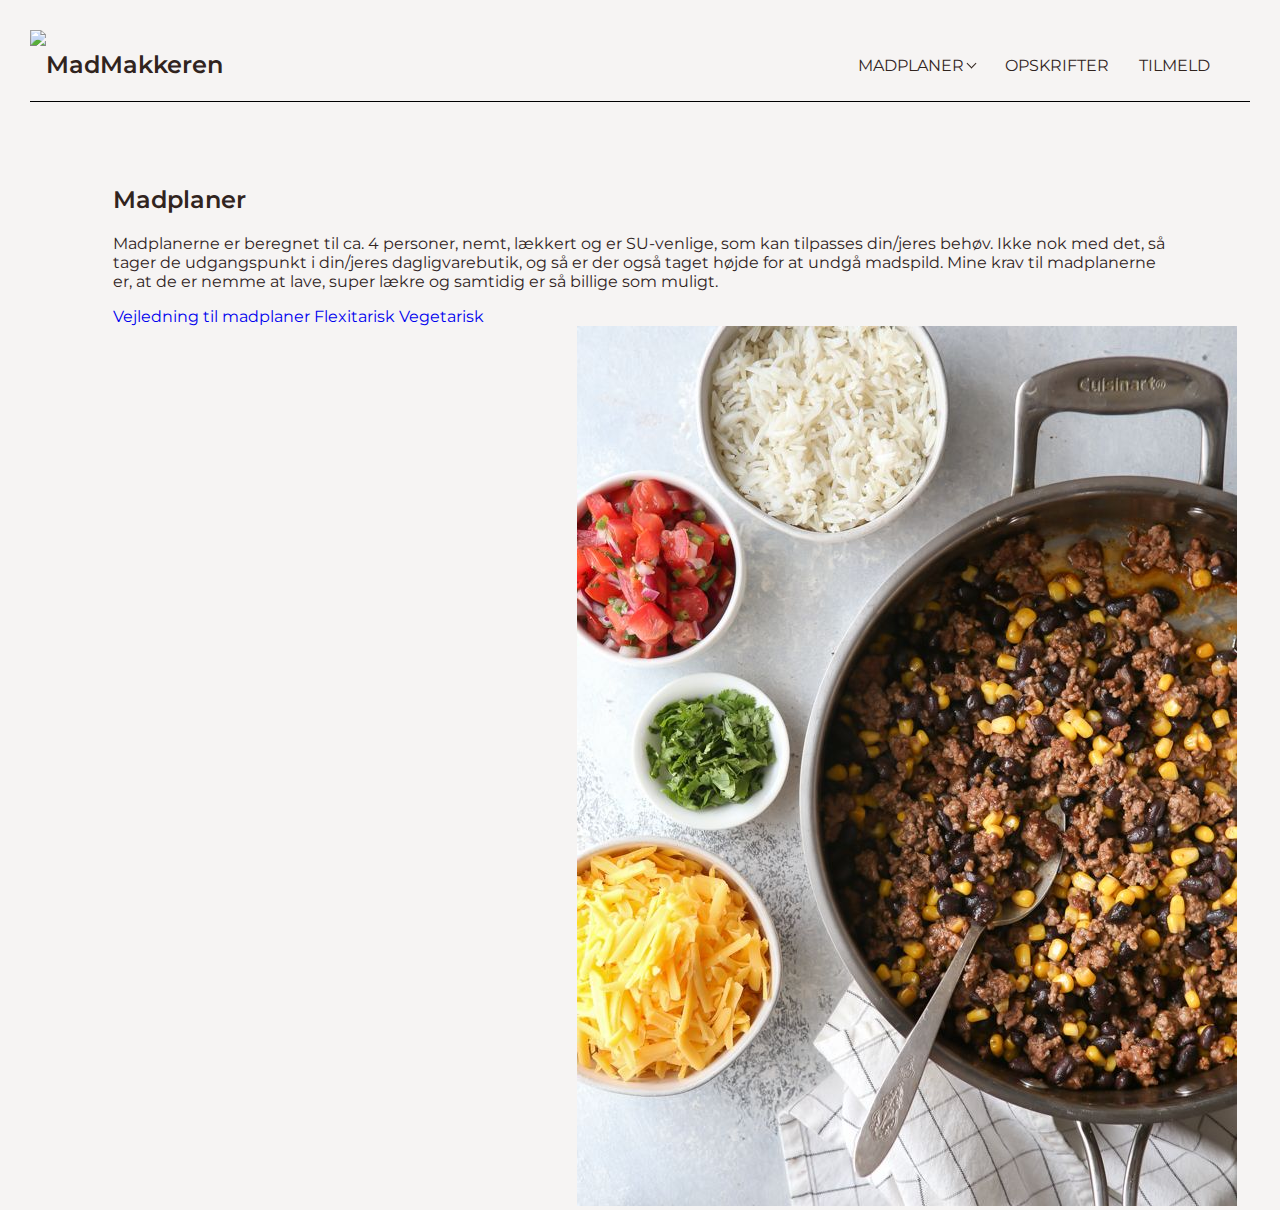
==== mealplans.html @ 1d5ab582 "opdagtering" ====
<!DOCTYPE html>
<html lang="en">
<head>
  <meta charset="UTF-8">
  <meta name="description" content="MadMakkeren tilbyder SU-venlige madplaner og opskrifter, der balancerer smag og budget. Spar penge uden at gå på kompromis med madglæden!">
  <meta http-equiv="X-UA-Compatible" content="ie=edge">
  <title> MadMakkeren </title>
  <link rel="stylesheet" href="css/css.css">
  <script src="js/js.js"></script>
  <link rel="preconnect" href="https://fonts.googleapis.com">
  <link rel="preconnect" href="https://fonts.gstatic.com" crossorigin>
  <link href="https://fonts.googleapis.com/css2?family=Montserrat:ital,wght@0,100..900;1,100..900&display=swap" rel="stylesheet">
</head>

<body>
  <header>
    <div class="knap">
      <a href="index.html">
       <img 
       id="logo"                
       src="Images/Logo1.png">
       </a>
      <a href="index.html">
        <h2> MadMakkeren </h2>
      </a> 
    </div>

    <nav class="nav-bar">
      <div class="nav-row">
        <div class="dropdown">
          <a href="mealplans.html">
            <span><p> MADPLANER <i class="arrow down"></i></p></span>
          </a>
    
        <div class="dropdown-content">
          <a href="vejledning.html">
            <p> Vejledning til madplan </p>
          </a>
          <a href="flexitarisk.html">
            <p> Flexitarisk madplan </p>
          </a>
          <a href="vegetarisk.html">
            <p> Vegetarisk madplan </p>
          </a>
      </div></div></div></div>

      <div class="nav-row">
        <a href="recipes.html">
         <p> OPSKRIFTER </p>
        </a>
      </div>

      <div class="nav-row"> 
        <a href="subscribtion.html">
          <p> TILMELD</p>
        </a>
      </div>
    </nav>
  </header>

  <main>
    <div class="overskrift">
      <h2> Madplaner </h2>
    </div>

    <section class="indhold2">
      <p>
        Madplanerne er beregnet til ca. 4 personer, nemt, lækkert og er SU-venlige, som kan tilpasses din/jeres behøv. 
        Ikke nok med det, så tager de udgangspunkt i din/jeres dagligvarebutik, og så er der også taget højde for at undgå madspild.
        Mine krav til madplanerne er, at de er nemme at lave, super lækre og samtidig er så billige som muligt.
      </p>
    </section>

    <article>
      <a href="vejledning.html"> Vejledning til madplaner</a>
      <a href="flexitarisk.html"> Flexitarisk </a>
      <a href="vegetarisk.html"> Vegetarisk </a>
    </article>

      
    
    
    <aside>
      <img id="bean" src="images/Black Bean Burritos.jpeg" alt="Ingredients for Bean Burritos">
    </aside>
  </main>

</body>
</html>
---- css/css.css ----
/**
 * file: css/css.css
 * purpose: styling
 **/

/*FONT: MONTSERRAT
<uniquifier>: Use a unique and descriptive class name
<weight>: Use a value from 100 to 900

.montserrat-<uniquifier> {
  font-family: "Montserrat", sans-serif;
  font-optical-sizing: auto;
  font-weight: <weight>;
  font-style: normal;
}
*/


/* Define variables in the :root */
 :root {
   --contrast: #31241E;
   --backgr: #F6F4F3;
   --lightgreen: #D3DDCF;
 }

 body {
   color: var(--contrast);
   background-color: var(--backgr);
   margin: 30px;
   font-family: "Montserrat", sans-serif;
 }

 main {
  margin: 83px;
 }

/* Header */
header {
  display: flex;
  justify-content: space-between;
  width: 100%;
  border-bottom: 1px solid #000000;
}

/* logo - tilbage til forside knap */
#logo { 
  width: 80px;
  height: auto;
}

.knap {
  display: flex;
  justify-content: flex-start;
}

/* Navigationsbar */
.nav-bar {
  display: flex;
  justify-content: flex-end;
  margin: 10px;
}

.nav-row {
  margin-right: 30px;
  font-size: 16px; 
  }

a { 
  text-decoration: none; 
}

/* dropdown */
.dropdown {
  position: relative;
  display: inline-block;
}

.dropdown-content {
  display: none;
  position: absolute;
  background-color: var(--lightgreen);
  min-width: 160px;
  z-index: 1;
}

.dropdown-content a {
  color: var(--contrast);
  padding: 10px;
  text-decoration: none;
  display: block;
}

.dropdown-content a:hover {
  background-color: #bfd8b5
}

.dropdown:hover .dropdown-content {
  display: block;
}

/* arrow */
.arrow {
  border: solid var(--contrast);
  border-width: 0 1.5px 1.5px 0;
  display: inline-block;
  padding: 3px;
  margin-bottom: 4px;
}

.down {
  transform: rotate(45deg);
  -webkit-transform: rotate(45deg);
}

/* Teskt */
p {
  font-family: "Montserrat", sans-serif;
  color: #31241E;
}

h2 {
  font-family: "Montserrat", sans-serif;
  font-weight: 600;
  color: #31241E;
}


/* Index html */
#forside {
  max-width: 1200px;
  height: auto;
}

.indhold1 


/* Mealplans html */
.indhold2

article {
  display: flex;
  flex-direction: column;
}

aside {
  width: 56%;
  padding-left: 83px;
  margin-left: 83px;
  float: right;
}

/*vejledning html*/



/* Subscribe html */
input[type="submit"] {
  font-family: "Montserrat", sans-serif;
  background-color: var(--lightgreen);
  color: var(--contrast);
}
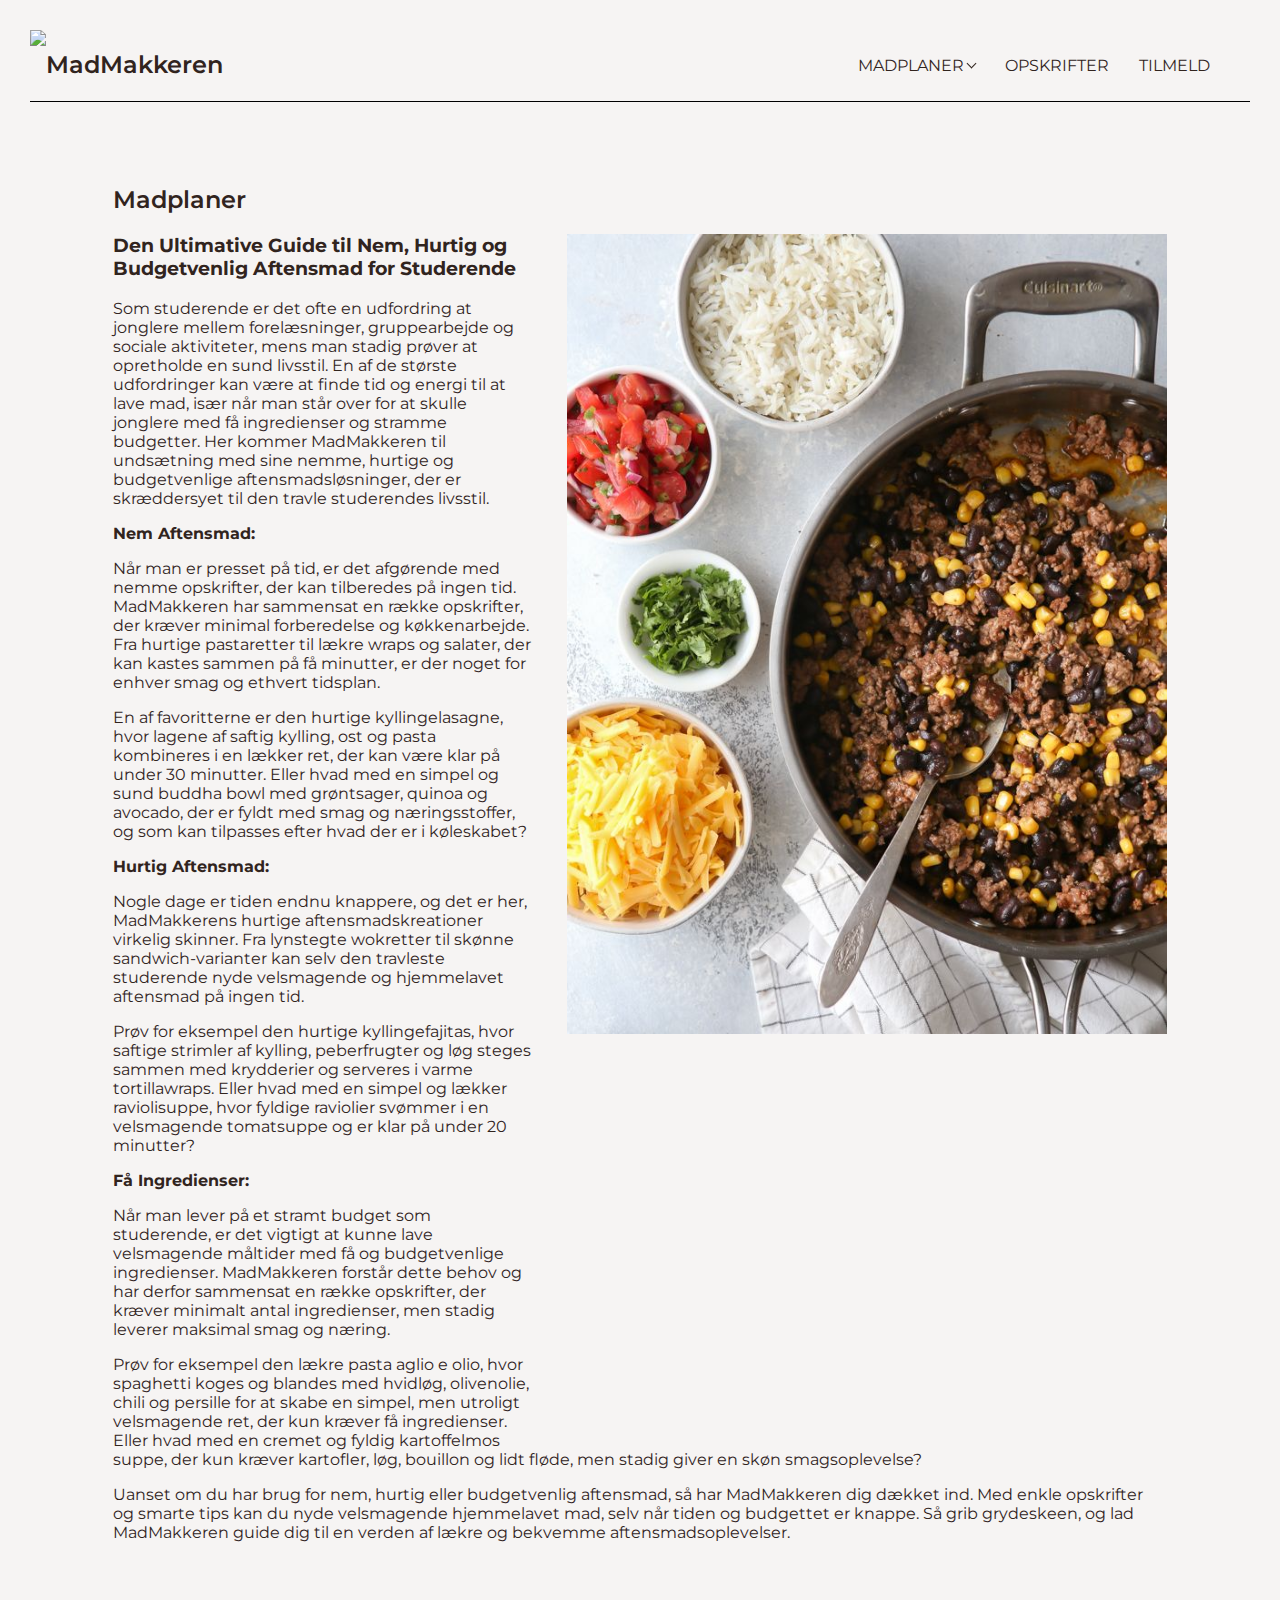
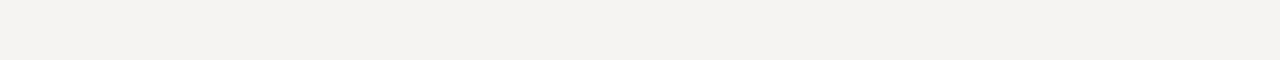
==== commit bd16e97b: "opdagtering7" ====
--- a/mealplans.html
+++ b/mealplans.html
@@ -59,30 +59,28 @@
   </header>
 
   <main>
-    <div class="overskrift">
+    <section>
       <h2> Madplaner </h2>
-    </div>
-
-    <section class="indhold2">
-      <p>
-        Madplanerne er beregnet til ca. 4 personer, nemt, lækkert og er SU-venlige, som kan tilpasses din/jeres behøv. 
-        Ikke nok med det, så tager de udgangspunkt i din/jeres dagligvarebutik, og så er der også taget højde for at undgå madspild.
-        Mine krav til madplanerne er, at de er nemme at lave, super lækre og samtidig er så billige som muligt.
-      </p>
     </section>
 
-    <article>
-      <a href="vejledning.html"> Vejledning til madplaner</a>
-      <a href="flexitarisk.html"> Flexitarisk </a>
-      <a href="vegetarisk.html"> Vegetarisk </a>
+    <article class="indhold2">
+      <aside>
+        <img id="bean" src="images/Black Bean Burritos.jpeg" alt="Ingredients for Bean Burritos">
+      </aside>
+      <h3> Den Ultimative Guide til Nem, Hurtig og Budgetvenlig Aftensmad for Studerende </h3>
+      <p> Som studerende er det ofte en udfordring at jonglere mellem forelæsninger, gruppearbejde og sociale aktiviteter, mens man stadig prøver at opretholde en sund livsstil. En af de største udfordringer kan være at finde tid og energi til at lave mad, især når man står over for at skulle jonglere med få ingredienser og stramme budgetter. Her kommer MadMakkeren til undsætning med sine nemme, hurtige og budgetvenlige aftensmadsløsninger, der er skræddersyet til den travle studerendes livsstil. </p>
+      <p><strong> Nem Aftensmad:</strong></p>
+      <p> Når man er presset på tid, er det afgørende med nemme opskrifter, der kan tilberedes på ingen tid. MadMakkeren har sammensat en række opskrifter, der kræver minimal forberedelse og køkkenarbejde. Fra hurtige pastaretter til lækre wraps og salater, der kan kastes sammen på få minutter, er der noget for enhver smag og ethvert tidsplan. </p>
+      <p> En af favoritterne er den hurtige kyllingelasagne, hvor lagene af saftig kylling, ost og pasta kombineres i en lækker ret, der kan være klar på under 30 minutter. Eller hvad med en simpel og sund buddha bowl med grøntsager, quinoa og avocado, der er fyldt med smag og næringsstoffer, og som kan tilpasses efter hvad der er i køleskabet? </p>
+      <p><strong> Hurtig Aftensmad: </strong></p>
+      <p> Nogle dage er tiden endnu knappere, og det er her, MadMakkerens hurtige aftensmadskreationer virkelig skinner. Fra lynstegte wokretter til skønne sandwich-varianter kan selv den travleste studerende nyde velsmagende og hjemmelavet aftensmad på ingen tid. </p>
+      <p> Prøv for eksempel den hurtige kyllingefajitas, hvor saftige strimler af kylling, peberfrugter og løg steges sammen med krydderier og serveres i varme tortillawraps. Eller hvad med en simpel og lækker raviolisuppe, hvor fyldige raviolier svømmer i en velsmagende tomatsuppe og er klar på under 20 minutter? </p>
+      <p><strong> Få Ingredienser: </strong></p>
+      <p> Når man lever på et stramt budget som studerende, er det vigtigt at kunne lave velsmagende måltider med få og budgetvenlige ingredienser. MadMakkeren forstår dette behov og har derfor sammensat en række opskrifter, der kræver minimalt antal ingredienser, men stadig leverer maksimal smag og næring. </p>
+      <p> Prøv for eksempel den lækre pasta aglio e olio, hvor spaghetti koges og blandes med hvidløg, olivenolie, chili og persille for at skabe en simpel, men utroligt velsmagende ret, der kun kræver få ingredienser. Eller hvad med en cremet og fyldig kartoffelmos suppe, der kun kræver kartofler, løg, bouillon og lidt fløde, men stadig giver en skøn smagsoplevelse? </p>
+      <p>Uanset om du har brug for nem, hurtig eller budgetvenlig aftensmad, så har MadMakkeren dig dækket ind. Med enkle opskrifter og smarte tips kan du nyde velsmagende hjemmelavet mad, selv når tiden og budgettet er knappe. Så grib grydeskeen, og lad MadMakkeren guide dig til en verden af lækre og bekvemme aftensmadsoplevelser. </p>
+      <br>
     </article>
-
-      
-    
-    
-    <aside>
-      <img id="bean" src="images/Black Bean Burritos.jpeg" alt="Ingredients for Bean Burritos">
-    </aside>
   </main>
 
 </body>
--- a/css/css.css
+++ b/css/css.css
@@ -4,16 +4,15 @@
  **/
 
 /*FONT: MONTSERRAT
-<uniquifier>: Use a unique and descriptive class name
-<weight>: Use a value from 100 to 900
+  <uniquifier>: Use a unique and descriptive class name
+  <weight>: Use a value from 100 to 900
 
-.montserrat-<uniquifier> {
-  font-family: "Montserrat", sans-serif;
-  font-optical-sizing: auto;
-  font-weight: <weight>;
-  font-style: normal;
-}
-*/
+  .montserrat-<uniquifier> {
+   font-family: "Montserrat", sans-serif;
+   font-optical-sizing: auto;
+   font-weight: <weight>;
+   font-style: normal;}
+  */
 
 
 /* Define variables in the :root */
@@ -135,22 +134,35 @@
 
 
 /* Mealplans html */
+aside {
+  width: 50%;
+  float: right;
+  padding-left: 23px;
+}
+
+#bean {
+  width: 600px;
+  height: auto;
+  float: right;
+  padding-left: 35px;
+  padding-bottom: 400px;
+}
+
 .indhold2
 
-article {
+.indhold3 {
   display: flex;
   flex-direction: column;
 }
 
-aside {
-  width: 56%;
-  padding-left: 83px;
-  margin-left: 83px;
+/*vejledning html*/
+#ghetti {
+  width: 600px;
+  height: auto;
   float: right;
+  padding-left: 35px;
+  padding-bottom: 200px;
 }
-
-/*vejledning html*/
-
 
 
 /* Subscribe html */
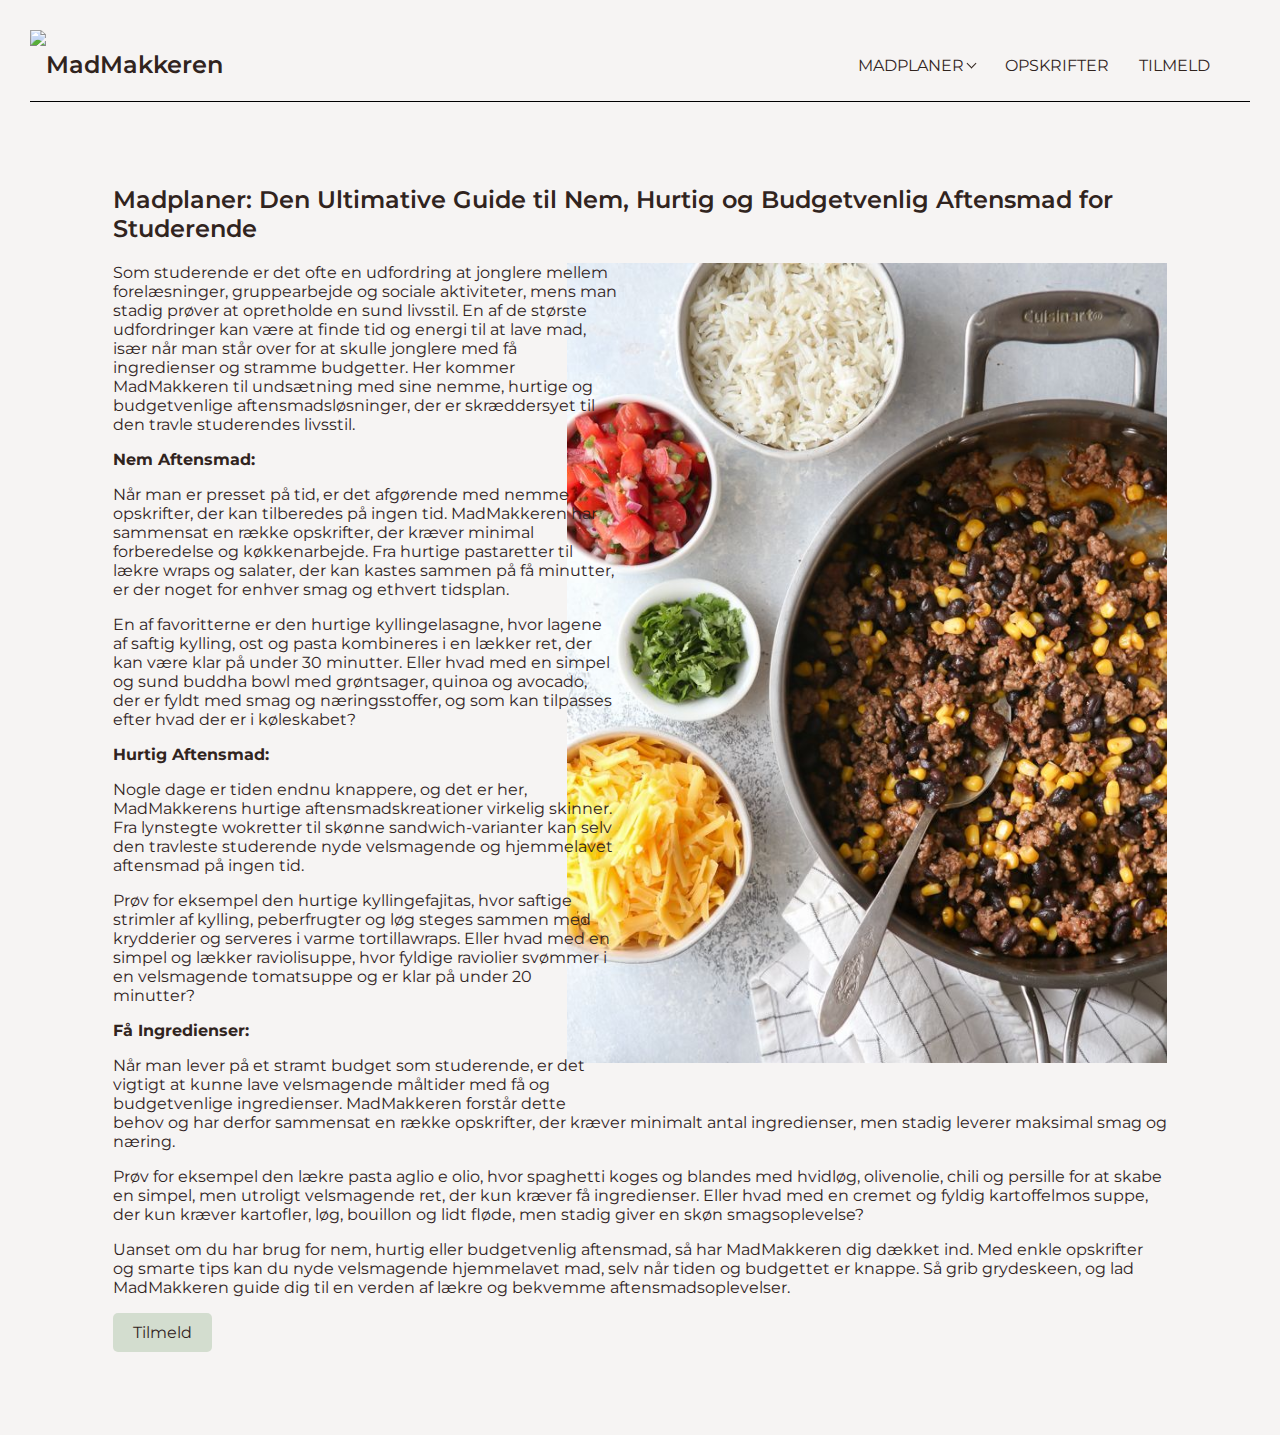
==== commit 1a7ffabc: "opdagtering8" ====
--- a/mealplans.html
+++ b/mealplans.html
@@ -60,14 +60,13 @@
 
   <main>
     <section>
-      <h2> Madplaner </h2>
+      <h2> Madplaner: Den Ultimative Guide til Nem, Hurtig og Budgetvenlig Aftensmad for Studerende </h2>
     </section>
 
-    <article class="indhold2">
+    <article>
       <aside>
         <img id="bean" src="images/Black Bean Burritos.jpeg" alt="Ingredients for Bean Burritos">
       </aside>
-      <h3> Den Ultimative Guide til Nem, Hurtig og Budgetvenlig Aftensmad for Studerende </h3>
       <p> Som studerende er det ofte en udfordring at jonglere mellem forelæsninger, gruppearbejde og sociale aktiviteter, mens man stadig prøver at opretholde en sund livsstil. En af de største udfordringer kan være at finde tid og energi til at lave mad, især når man står over for at skulle jonglere med få ingredienser og stramme budgetter. Her kommer MadMakkeren til undsætning med sine nemme, hurtige og budgetvenlige aftensmadsløsninger, der er skræddersyet til den travle studerendes livsstil. </p>
       <p><strong> Nem Aftensmad:</strong></p>
       <p> Når man er presset på tid, er det afgørende med nemme opskrifter, der kan tilberedes på ingen tid. MadMakkeren har sammensat en række opskrifter, der kræver minimal forberedelse og køkkenarbejde. Fra hurtige pastaretter til lækre wraps og salater, der kan kastes sammen på få minutter, er der noget for enhver smag og ethvert tidsplan. </p>
@@ -79,8 +78,10 @@
       <p> Når man lever på et stramt budget som studerende, er det vigtigt at kunne lave velsmagende måltider med få og budgetvenlige ingredienser. MadMakkeren forstår dette behov og har derfor sammensat en række opskrifter, der kræver minimalt antal ingredienser, men stadig leverer maksimal smag og næring. </p>
       <p> Prøv for eksempel den lækre pasta aglio e olio, hvor spaghetti koges og blandes med hvidløg, olivenolie, chili og persille for at skabe en simpel, men utroligt velsmagende ret, der kun kræver få ingredienser. Eller hvad med en cremet og fyldig kartoffelmos suppe, der kun kræver kartofler, løg, bouillon og lidt fløde, men stadig giver en skøn smagsoplevelse? </p>
       <p>Uanset om du har brug for nem, hurtig eller budgetvenlig aftensmad, så har MadMakkeren dig dækket ind. Med enkle opskrifter og smarte tips kan du nyde velsmagende hjemmelavet mad, selv når tiden og budgettet er knappe. Så grib grydeskeen, og lad MadMakkeren guide dig til en verden af lækre og bekvemme aftensmadsoplevelser. </p>
-      <br>
     </article>
+
+    <a href="subscribtion.html" class="button">Tilmeld</a>
+    
   </main>
 
 </body>
--- a/css/css.css
+++ b/css/css.css
@@ -129,9 +129,17 @@
   max-width: 1200px;
   height: auto;
 }
-
-.indhold1 
-
+.button {
+  display: inline-block;
+  padding: 10px 20px;
+  font-family: "Montserrat", sans-serif;
+  background-color: var(--lightgreen);
+  color: var(--contrast);
+  text-decoration: none;
+  border-radius: 5px;
+  border: none;
+  cursor: pointer;
+}
 
 /* Mealplans html */
 aside {
@@ -145,14 +153,7 @@
   height: auto;
   float: right;
   padding-left: 35px;
-  padding-bottom: 400px;
-}
-
-.indhold2
-
-.indhold3 {
-  display: flex;
-  flex-direction: column;
+  padding-bottom: 50px;
 }
 
 /*vejledning html*/
@@ -167,7 +168,12 @@
 
 /* Subscribe html */
 input[type="submit"] {
+  display: inline-block;
+  padding: 10px 20px;
   font-family: "Montserrat", sans-serif;
   background-color: var(--lightgreen);
   color: var(--contrast);
+  border-radius: 5px;
+  border: none;
+  cursor: pointer;
 }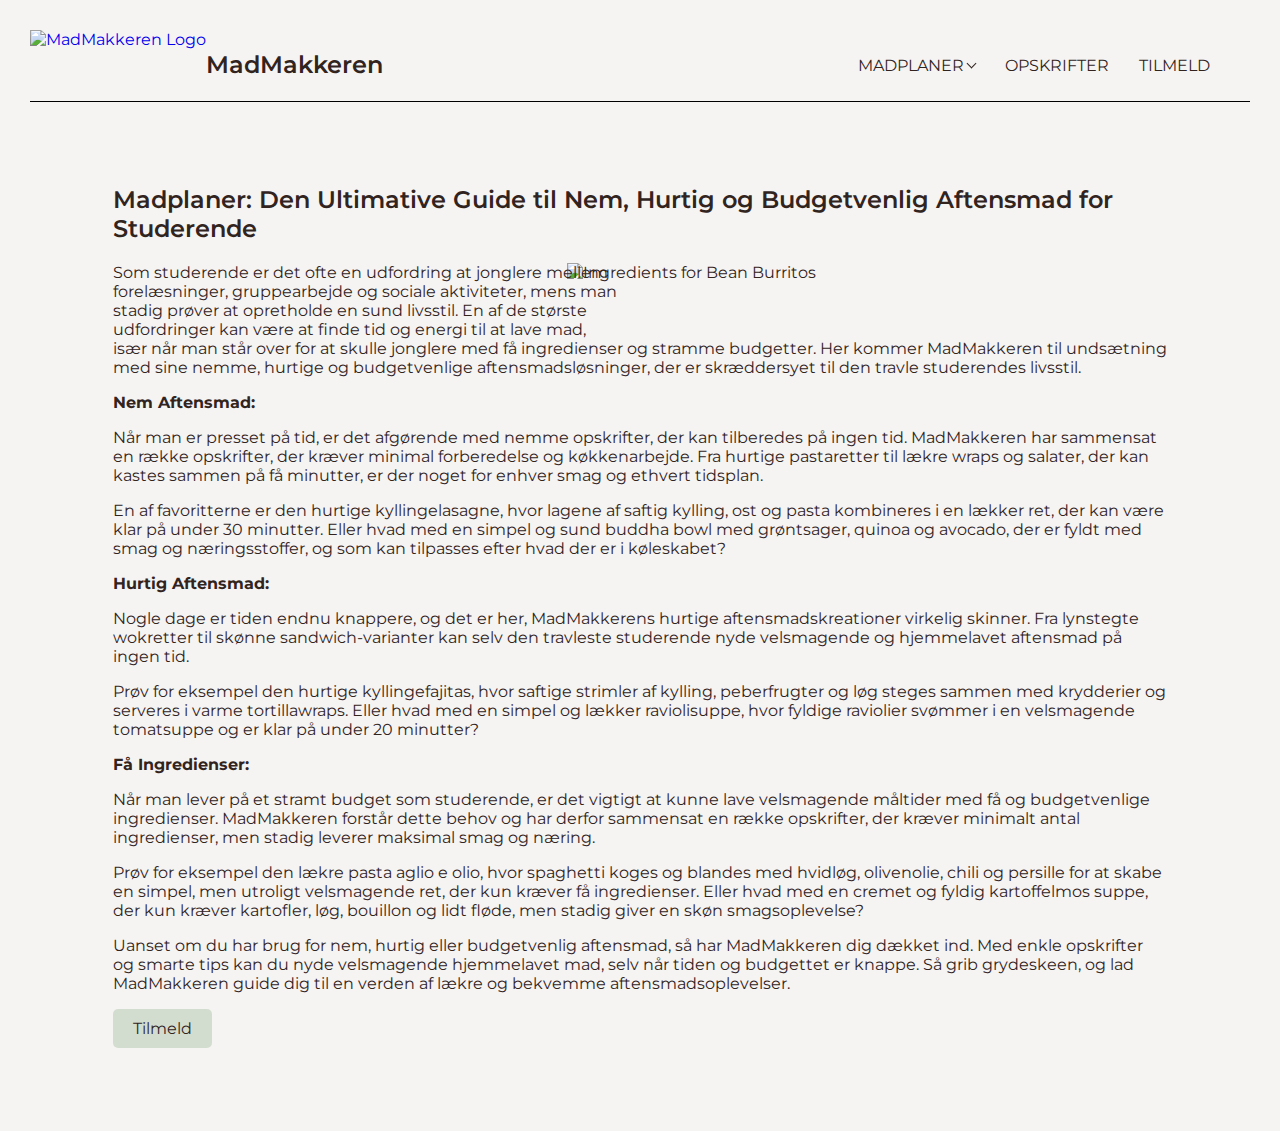
==== commit 442ccba2: "Update mealplans.html" ====
--- a/mealplans.html
+++ b/mealplans.html
@@ -1,5 +1,5 @@
 <!DOCTYPE html>
-<html lang="en">
+<html lang="da">
 <head>
   <meta charset="UTF-8">
   <meta name="description" content="MadMakkeren tilbyder SU-venlige madplaner og opskrifter, der balancerer smag og budget. Spar penge uden at gå på kompromis med madglæden!">
@@ -16,10 +16,9 @@
   <header>
     <div class="knap">
       <a href="index.html">
-       <img 
-       id="logo"                
-       src="Images/Logo1.png">
-       </a>
+        <img 
+        id="logo" src="Images/Logo1.png" alt="MadMakkeren Logo">
+        </a>
       <a href="index.html">
         <h2> MadMakkeren </h2>
       </a> 
@@ -42,7 +41,7 @@
           <a href="vegetarisk.html">
             <p> Vegetarisk madplan </p>
           </a>
-      </div></div></div></div>
+      </div></div></div>
 
       <div class="nav-row">
         <a href="recipes.html">
@@ -59,13 +58,10 @@
   </header>
 
   <main>
-    <section>
+    <article>
       <h2> Madplaner: Den Ultimative Guide til Nem, Hurtig og Budgetvenlig Aftensmad for Studerende </h2>
-    </section>
-
-    <article>
       <aside>
-        <img id="bean" src="images/Black Bean Burritos.jpeg" alt="Ingredients for Bean Burritos">
+        <img id="bean" src="images/BlackBeanBurritos.jpeg" alt="Ingredients for Bean Burritos">
       </aside>
       <p> Som studerende er det ofte en udfordring at jonglere mellem forelæsninger, gruppearbejde og sociale aktiviteter, mens man stadig prøver at opretholde en sund livsstil. En af de største udfordringer kan være at finde tid og energi til at lave mad, især når man står over for at skulle jonglere med få ingredienser og stramme budgetter. Her kommer MadMakkeren til undsætning med sine nemme, hurtige og budgetvenlige aftensmadsløsninger, der er skræddersyet til den travle studerendes livsstil. </p>
       <p><strong> Nem Aftensmad:</strong></p>
